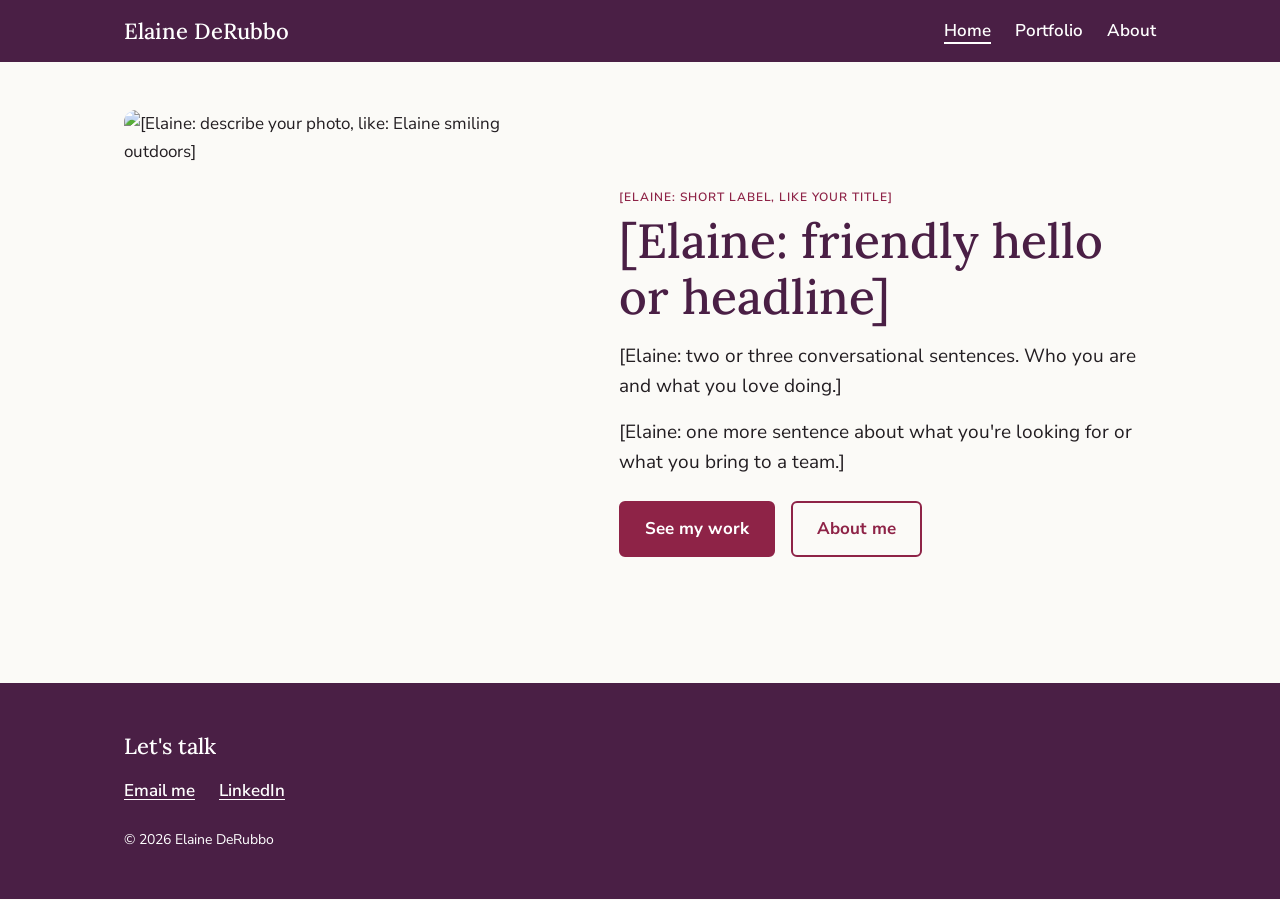
==== index.html @ fd8682a9 "Add files via upload" ====
<!doctype html>
<html lang="en">
<head>
  <meta charset="utf-8">
  <meta name="viewport" content="width=device-width, initial-scale=1">
  <title>Elaine DeRubbo, UX research and design</title>
  <meta name="description" content="[Elaine: one sentence that shows up under your name in Google results]">
  <link rel="preconnect" href="https://fonts.googleapis.com">
  <link rel="preconnect" href="https://fonts.gstatic.com" crossorigin>
  <link href="https://fonts.googleapis.com/css2?family=Lora:wght@500&family=Nunito+Sans:wght@400;600;700&display=swap" rel="stylesheet">
  <link rel="stylesheet" href="styles.css">
</head>
<body>
  <a class="skip-link" href="#main">Skip to main content</a>

  <!-- ===== Nav (same on every page) ===== -->
  <header class="site-header">
    <div class="container">
      <a class="site-name" href="index.html">Elaine DeRubbo</a>
      <nav class="site-nav" aria-label="Main">
        <ul>
          <li><a href="index.html" aria-current="page">Home</a></li>
          <li><a href="portfolio.html">Portfolio</a></li>
          <li><a href="about.html">About</a></li>
        </ul>
      </nav>
    </div>
  </header>

  <main id="main">
    <div class="container">

      <!-- ===== Intro with photo ===== -->
      <section class="intro" aria-labelledby="intro-heading">
        <!-- To change the photo: upload your own picture to the images folder,
             named elaine-photo.jpg, and it replaces this one. -->
        <img class="intro-photo" src="images/elaine-photo.jpg" width="800" height="1000"
             alt="[Elaine: describe your photo, like: Elaine smiling outdoors]">

        <div class="intro-text">
          <span class="eyebrow">[Elaine: short label, like your title]</span>
          <h1 id="intro-heading" class="display">[Elaine: friendly hello or headline]</h1>
          <p>[Elaine: two or three conversational sentences. Who you are and what you love doing.]</p>
          <p>[Elaine: one more sentence about what you're looking for or what you bring to a team.]</p>
          <div class="button-row">
            <a class="button" href="portfolio.html">See my work</a>
            <a class="button button-secondary" href="about.html">About me</a>
          </div>
        </div>
      </section>

    </div>
  </main>

  <!-- ===== Footer (same on every page) ===== -->
  <footer class="site-footer">
    <div class="container">
      <h2>Let's talk</h2>
      <ul class="footer-links">
        <li><a href="mailto:[Elaine: email address]">Email me</a></li>
        <li><a href="[Elaine: LinkedIn profile web address]">LinkedIn</a></li>
      </ul>
      <p class="small">&copy; 2026 Elaine DeRubbo</p>
    </div>
  </footer>
</body>
</html>
---- styles.css ----
/* ==========================================================
   Elaine DeRubbo portfolio: shared styles
   Every page uses this one file. Change a color here and it
   changes everywhere.
   ========================================================== */

/* ---------- Brand tokens ---------- */
:root {
  /* Colors */
  --plum: #4A1F45;       /* headings, nav, footer, large color fields */
  --raspberry: #8E2347;  /* accent: buttons, links, eyebrow labels (sparingly) */
  --sage: #CBD9C3;       /* backgrounds only, never text */
  --page: #FBFAF7;       /* page background */
  --ink: #231E22;        /* body text */
  --muted: #5E5660;      /* captions, dates, metadata */
  --on-dark: #FFFFFF;    /* text on plum or raspberry */
  --hairline: #E3DFDA;   /* dividers and card borders */

  /* Fonts */
  --font-heading: "Lora", Georgia, serif;
  --font-body: "Nunito Sans", "Helvetica Neue", Arial, sans-serif;

  /* Spacing */
  --space-1: 8px;
  --space-2: 16px;
  --space-3: 24px;
  --space-4: 48px;

  /* Corners */
  --radius-tag: 4px;
  --radius-button: 6px;
  --radius-card: 12px;

  /* Widest the text column gets */
  --content-width: 1080px;
  --reading-width: 720px;
}

/* ---------- Base ---------- */
*,
*::before,
*::after {
  box-sizing: border-box;
}

html {
  -webkit-text-size-adjust: 100%;
}

body {
  margin: 0;
  background: var(--page);
  color: var(--ink);
  font-family: var(--font-body);
  font-size: 17px;
  line-height: 28px;
}

img {
  display: block;
  max-width: 100%;
  height: auto;
}

h1, h2, h3 {
  margin: 0 0 var(--space-2);
  color: var(--plum);
  font-family: var(--font-heading);
  font-weight: 500;
}

h1 { font-size: 36px; line-height: 44px; }
h2 { font-size: 28px; line-height: 36px; }
h3 { font-size: 22px; line-height: 30px; }

/* An h2 that should look like an h3, for small boxes */
.h3-size { font-size: 22px; line-height: 30px; }

.display {
  font-size: 36px;
  line-height: 44px;
}

@media (min-width: 768px) {
  .display { font-size: 48px; line-height: 56px; }
}

p,
ul,
ol {
  margin: 0 0 var(--space-2);
}

a {
  color: var(--raspberry);
  text-decoration-thickness: 1px;
  text-underline-offset: 3px;
}

a:hover {
  text-decoration-thickness: 2px;
}

/* Visible focus on every link and button */
a:focus-visible,
button:focus-visible {
  outline: 3px solid var(--raspberry);
  outline-offset: 3px;
  border-radius: 2px;
}

.small {
  font-size: 14px;
  line-height: 22px;
}

.muted {
  color: var(--muted);
}

.eyebrow {
  display: block;
  margin: 0 0 var(--space-1);
  color: var(--raspberry);
  font-family: var(--font-body);
  font-size: 12px;
  line-height: 16px;
  font-weight: 600;
  letter-spacing: 0.08em;
  text-transform: uppercase;
}

/* Hidden until a keyboard user tabs to it */
.skip-link {
  position: absolute;
  left: var(--space-2);
  top: -100px;
  padding: var(--space-1) var(--space-2);
  background: var(--page);
  color: var(--raspberry);
  border-radius: var(--radius-button);
  z-index: 10;
}

.skip-link:focus {
  top: var(--space-2);
}

/* ---------- Layout ---------- */
.container {
  width: 100%;
  max-width: var(--content-width);
  margin: 0 auto;
  padding: 0 var(--space-2);
}

@media (min-width: 768px) {
  .container { padding: 0 var(--space-3); }
}

.reading {
  max-width: var(--reading-width);
}

main {
  padding: var(--space-4) 0;
}

.section {
  margin-bottom: var(--space-4);
}

/* ---------- Header and nav ---------- */
.site-header {
  background: var(--plum);
  color: var(--on-dark);
}

.site-header .container {
  display: flex;
  flex-wrap: wrap;
  align-items: center;
  justify-content: space-between;
  gap: var(--space-1) var(--space-3);
  padding-top: var(--space-2);
  padding-bottom: var(--space-2);
}

.site-name {
  color: var(--on-dark);
  font-family: var(--font-heading);
  font-size: 22px;
  line-height: 30px;
  font-weight: 500;
  text-decoration: none;
}

.site-nav ul {
  display: flex;
  flex-wrap: wrap;
  gap: var(--space-1) var(--space-3);
  margin: 0;
  padding: 0;
  list-style: none;
}

.site-nav a {
  color: var(--on-dark);
  font-weight: 600;
  text-decoration: none;
}

.site-nav a:hover,
.site-nav a[aria-current="page"] {
  text-decoration: underline;
  text-decoration-thickness: 2px;
  text-underline-offset: 6px;
}

/* On plum, the focus ring is white so it shows up */
.site-header a:focus-visible,
.site-footer a:focus-visible {
  outline-color: var(--on-dark);
}

/* ---------- Footer ---------- */
.site-footer {
  background: var(--plum);
  color: var(--on-dark);
  padding: var(--space-4) 0;
}

.site-footer h2 {
  color: var(--on-dark);
  font-size: 22px;
  line-height: 30px;
}

.site-footer a {
  color: var(--on-dark);
  font-weight: 600;
}

.footer-links {
  display: flex;
  flex-wrap: wrap;
  gap: var(--space-1) var(--space-3);
  margin: 0 0 var(--space-3);
  padding: 0;
  list-style: none;
}

.site-footer .small {
  margin: 0;
}

/* ---------- Buttons ---------- */
.button-row {
  display: flex;
  flex-wrap: wrap;
  gap: var(--space-2);
  margin-top: var(--space-3);
}

.button {
  display: inline-block;
  padding: 12px var(--space-3);
  border: 2px solid var(--raspberry);
  border-radius: var(--radius-button);
  background: var(--raspberry);
  color: var(--on-dark);
  font-weight: 700;
  text-decoration: none;
}

.button:hover {
  background: var(--plum);
  border-color: var(--plum);
}

.button-secondary {
  background: transparent;
  color: var(--raspberry);
}

.button-secondary:hover {
  background: transparent;
  border-color: var(--plum);
  color: var(--plum);
}

/* ---------- Home intro ---------- */
.intro {
  display: grid;
  gap: var(--space-3);
  align-items: center;
}

.intro-photo {
  width: 100%;
  max-width: 420px;
  aspect-ratio: 4 / 5;
  object-fit: cover;
  border-radius: var(--radius-card);
}

.intro-text p {
  font-size: 19px;
  line-height: 30px;
}

@media (min-width: 768px) {
  .intro {
    grid-template-columns: 5fr 6fr;
    gap: var(--space-4);
  }
}

/* ---------- Cards ---------- */
.card-grid {
  display: grid;
  gap: var(--space-3);
  margin: 0;
  padding: 0;
  list-style: none;
}

@media (min-width: 768px) {
  .card-grid { grid-template-columns: repeat(3, 1fr); }
}

.card {
  position: relative;
  display: flex;
  flex-direction: column;
  padding: var(--space-3);
  border: 1px solid var(--hairline);
  border-radius: var(--radius-card);
  background: var(--page);
}

.card h3 {
  margin-bottom: var(--space-1);
}

.card p {
  flex-grow: 1;
}

/* Makes the whole card clickable through the title link */
.card-link {
  color: inherit;
  text-decoration: none;
}

.card-link::after {
  content: "";
  position: absolute;
  inset: 0;
  border-radius: var(--radius-card);
}

.card-link:focus-visible {
  outline: none;
}

.card:has(.card-link:hover) {
  border-color: var(--plum);
}

.card:has(.card-link:focus-visible) {
  outline: 3px solid var(--raspberry);
  outline-offset: 3px;
}

.card-cta {
  margin: 0;
  color: var(--raspberry);
  font-weight: 700;
}

.card:has(.card-link:hover) .card-cta {
  text-decoration: underline;
  text-underline-offset: 3px;
}

/* The wide card for Spoon Tracker */
.card-wide {
  margin-top: var(--space-3);
}

@media (min-width: 768px) {
  .card-wide { padding: var(--space-4); }
}

/* ---------- Tags ---------- */
.tags {
  display: flex;
  flex-wrap: wrap;
  gap: var(--space-1);
  margin: 0 0 var(--space-2);
  padding: 0;
  list-style: none;
}

.tags li {
  padding: 2px var(--space-1);
  border-radius: var(--radius-tag);
  background: var(--sage);
  color: var(--ink);
  font-size: 14px;
  line-height: 22px;
}

/* ---------- More UX work strip ---------- */
.more-work {
  display: grid;
  gap: var(--space-2);
  margin: 0;
  padding: 0;
  list-style: none;
}

@media (min-width: 768px) {
  .more-work { grid-template-columns: repeat(2, 1fr); }
}

.more-work li {
  padding: var(--space-2) 0;
  border-top: 1px solid var(--hairline);
}

.more-work h3 {
  margin-bottom: var(--space-1);
  font-size: 19px;
  line-height: 28px;
}

.more-work p {
  margin: 0;
}

/* ---------- Callouts and summary box ---------- */
.callout {
  padding: var(--space-3);
  border-radius: var(--radius-card);
  background: var(--sage);
  color: var(--ink);
}

.callout > :last-child {
  margin-bottom: 0;
}

.summary {
  display: grid;
  gap: var(--space-2) var(--space-3);
  margin: 0;
}

@media (min-width: 768px) {
  .summary { grid-template-columns: repeat(2, 1fr); }
}

.summary dt {
  margin-bottom: 4px;
  color: var(--plum);
  font-size: 12px;
  line-height: 16px;
  font-weight: 700;
  letter-spacing: 0.08em;
  text-transform: uppercase;
}

.summary dd {
  margin: 0;
}

/* ---------- Case study ---------- */
.back-link {
  display: inline-block;
  margin-bottom: var(--space-3);
  font-weight: 600;
}

.case-header {
  margin-bottom: var(--space-4);
}

.case-subtitle {
  font-size: 19px;
  line-height: 30px;
}

.case-section {
  margin-bottom: var(--space-4);
  padding-top: var(--space-4);
  border-top: 1px solid var(--hairline);
}

figure {
  margin: var(--space-3) 0;
}

figure img {
  width: 100%;
  border: 1px solid var(--hairline);
  border-radius: var(--radius-card);
}

figcaption {
  margin-top: var(--space-1);
  color: var(--muted);
  font-size: 14px;
  line-height: 22px;
}

.next-step {
  padding-top: var(--space-4);
  border-top: 1px solid var(--hairline);
}
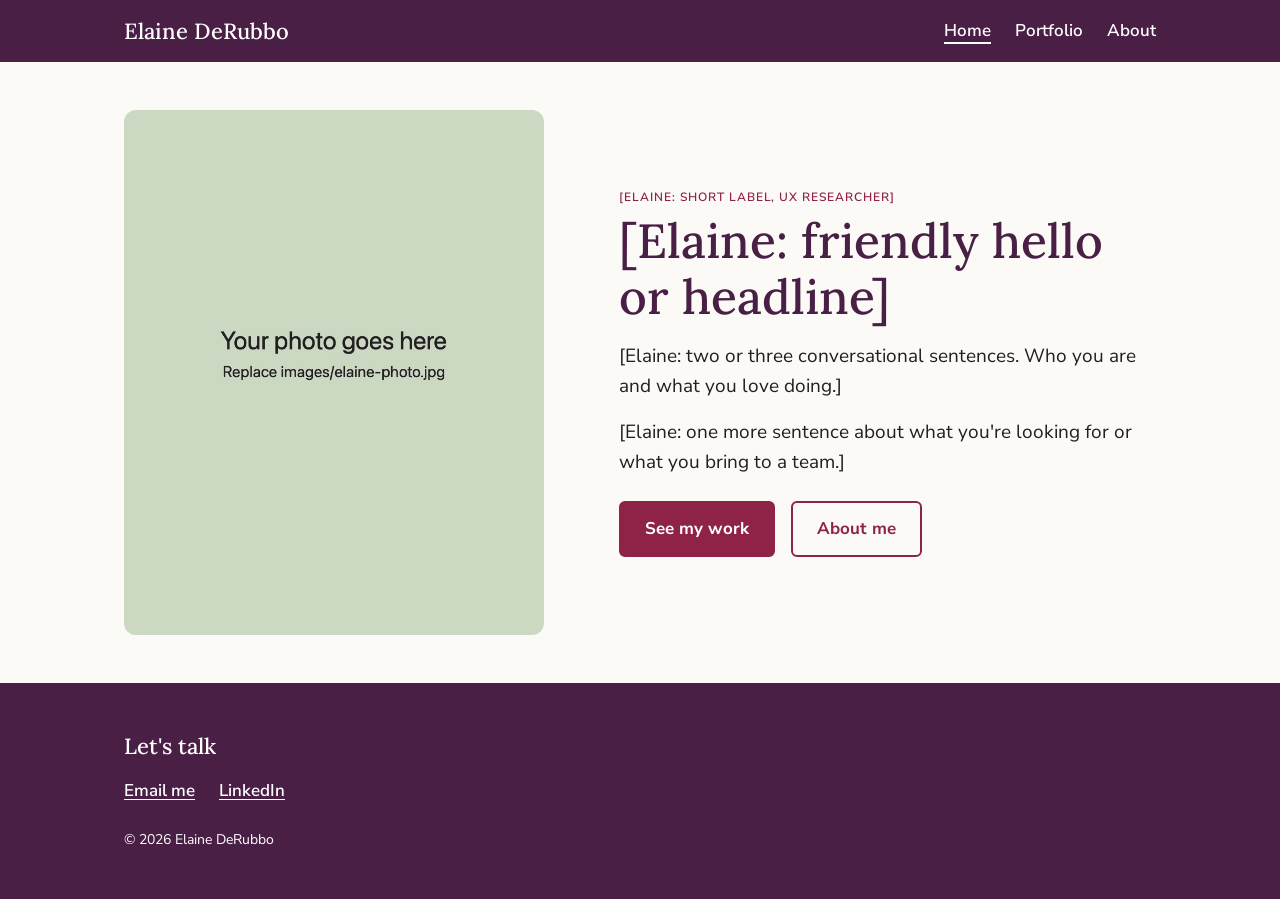
==== commit d0d144d9: "Update index.html add home page label" ====
--- a/index.html
+++ b/index.html
@@ -38,7 +38,7 @@
              alt="[Elaine: describe your photo, like: Elaine smiling outdoors]">
 
         <div class="intro-text">
-          <span class="eyebrow">[Elaine: short label, like your title]</span>
+          <span class="eyebrow">[Elaine: short label, UX Researcher]</span>
           <h1 id="intro-heading" class="display">[Elaine: friendly hello or headline]</h1>
           <p>[Elaine: two or three conversational sentences. Who you are and what you love doing.]</p>
           <p>[Elaine: one more sentence about what you're looking for or what you bring to a team.]</p>
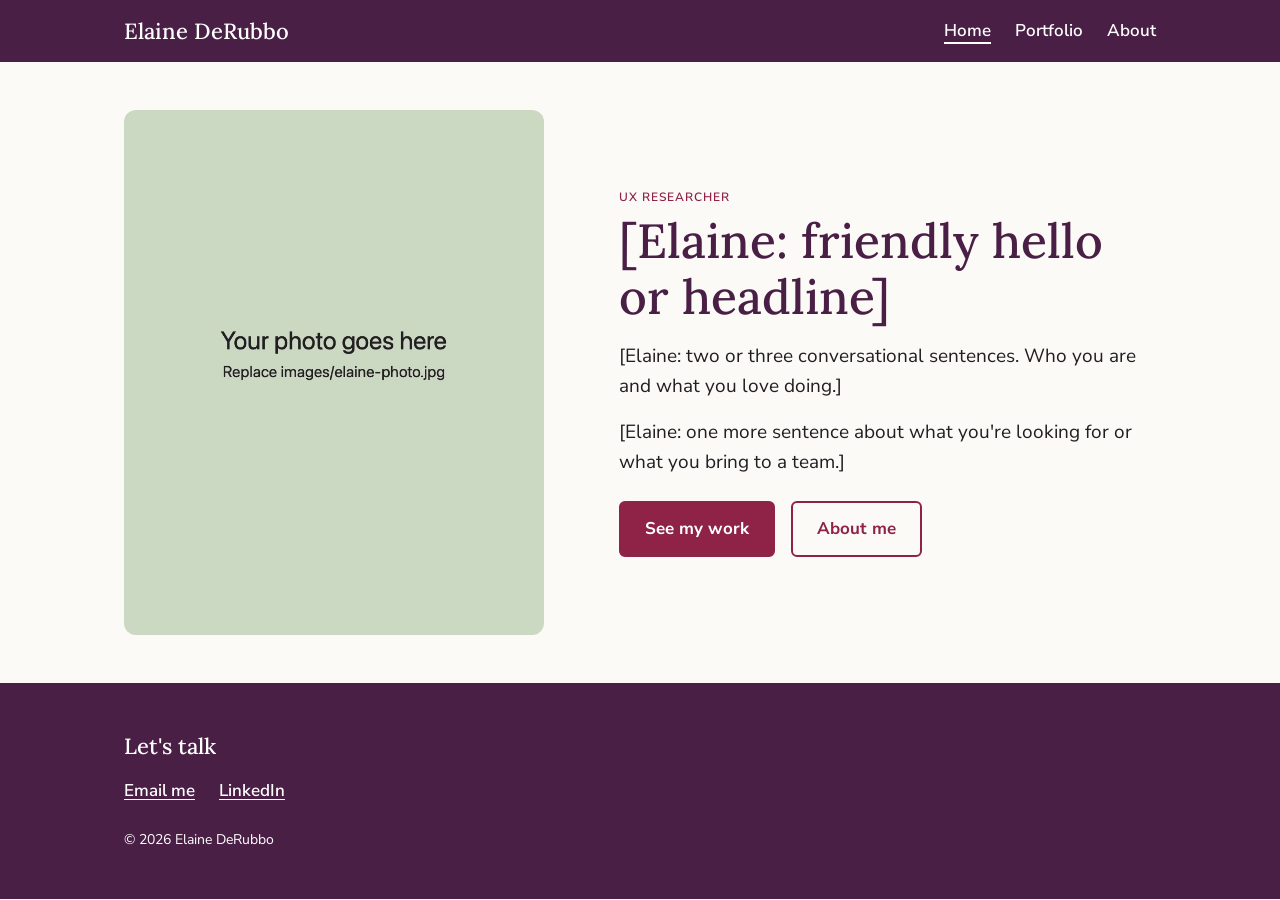
==== commit 6313abaa: "Update index.html clean up home page label" ====
--- a/index.html
+++ b/index.html
@@ -38,7 +38,7 @@
              alt="[Elaine: describe your photo, like: Elaine smiling outdoors]">
 
         <div class="intro-text">
-          <span class="eyebrow">[Elaine: short label, UX Researcher]</span>
+          <span class="eyebrow">UX Researcher</span>
           <h1 id="intro-heading" class="display">[Elaine: friendly hello or headline]</h1>
           <p>[Elaine: two or three conversational sentences. Who you are and what you love doing.]</p>
           <p>[Elaine: one more sentence about what you're looking for or what you bring to a team.]</p>
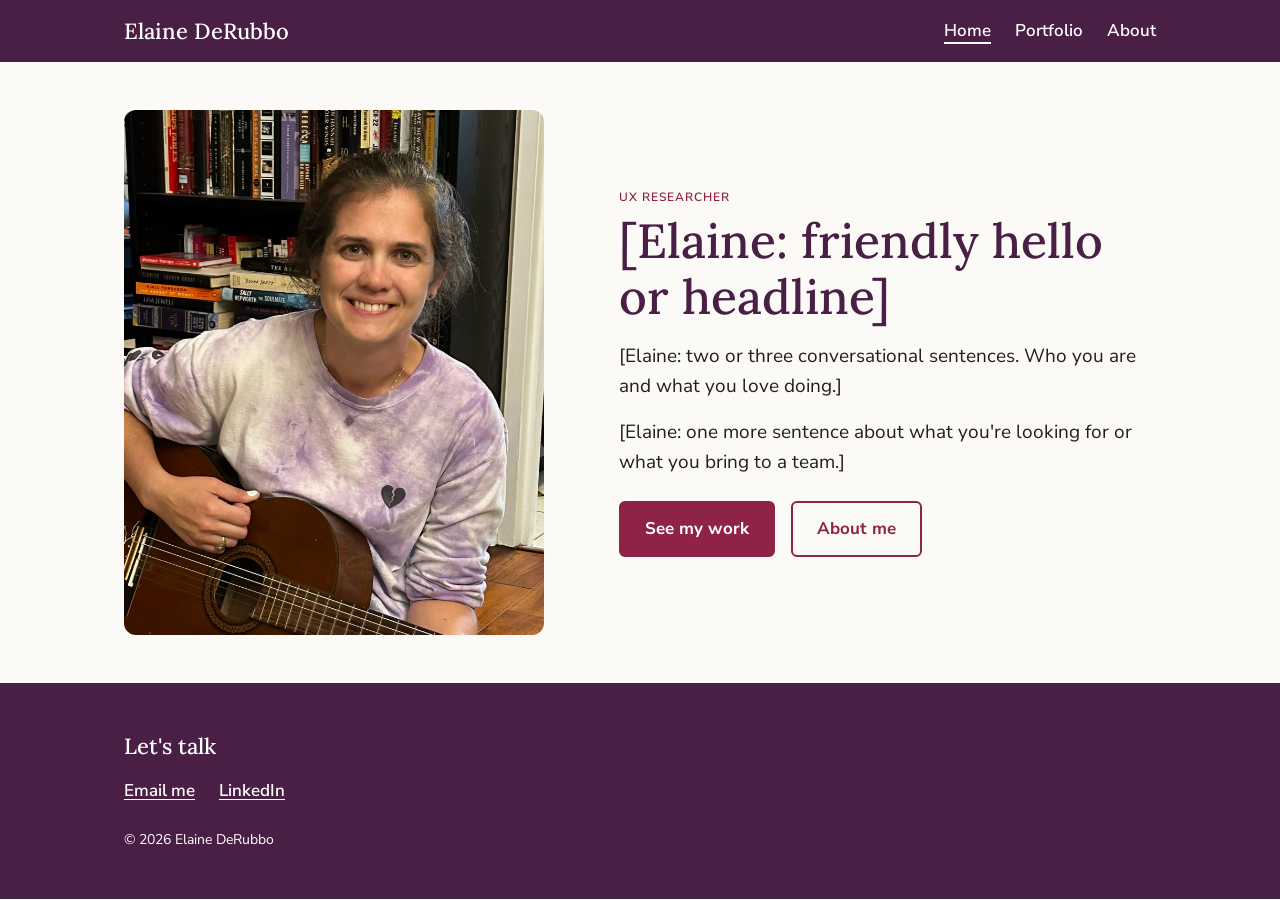
==== commit f7f597d1: "Add files via upload" ====
--- a/index.html
+++ b/index.html
@@ -3,6 +3,7 @@
 <head>
   <meta charset="utf-8">
   <meta name="viewport" content="width=device-width, initial-scale=1">
+  <meta name="robots" content="noindex">
   <title>Elaine DeRubbo, UX research and design</title>
   <meta name="description" content="[Elaine: one sentence that shows up under your name in Google results]">
   <link rel="preconnect" href="https://fonts.googleapis.com">
@@ -35,7 +36,7 @@
         <!-- To change the photo: upload your own picture to the images folder,
              named elaine-photo.jpg, and it replaces this one. -->
         <img class="intro-photo" src="images/elaine-photo.jpg" width="800" height="1000"
-             alt="[Elaine: describe your photo, like: Elaine smiling outdoors]">
+             alt="Elaine smiling, sitting on the floor with a classical guitar in front of a bookshelf">
 
         <div class="intro-text">
           <span class="eyebrow">UX Researcher</span>
@@ -57,8 +58,8 @@
     <div class="container">
       <h2>Let's talk</h2>
       <ul class="footer-links">
-        <li><a href="mailto:[Elaine: email address]">Email me</a></li>
-        <li><a href="[Elaine: LinkedIn profile web address]">LinkedIn</a></li>
+        <li><a href="mailto:elaine.derubbo@gmail.com">Email me</a></li>
+        <li><a href="https://www.linkedin.com/in/elaine-derubbo/">LinkedIn</a></li>
       </ul>
       <p class="small">&copy; 2026 Elaine DeRubbo</p>
     </div>
--- a/styles.css
+++ b/styles.css
@@ -519,3 +519,292 @@
   padding-top: var(--space-4);
   border-top: 1px solid var(--hairline);
 }
+
+/* ---------- Case study: lifecycle map and flow table (draft) ---------- */
+
+.lifecycle { margin: var(--space-4) 0; }
+.lifecycle-phases {
+  list-style: none; margin: 0; padding: 0;
+  display: grid; grid-template-columns: 1fr; gap: var(--space-2);
+}
+@media (min-width: 640px) {
+  .lifecycle-phases { grid-template-columns: 1fr 1fr; align-items: start; }
+}
+.phase {
+  background: var(--page);
+  border: 1px solid var(--plum);
+  border-radius: var(--radius-card);
+  padding: var(--space-2);
+}
+.phase-step {
+  margin: 0;
+  font-size: 12px; line-height: 16px; font-weight: 600;
+  text-transform: uppercase; letter-spacing: 0.08em;
+  color: var(--raspberry);
+}
+.phase h3 {
+  display: inline-block;
+  margin: 4px var(--space-1) 0 0;
+  font-family: var(--font-heading); font-weight: 500;
+  font-size: 20px; line-height: 28px; color: var(--plum);
+}
+.phase-count {
+  display: inline-block; margin: 0 0 var(--space-1);
+  background: var(--sage); color: var(--ink);
+  border-radius: var(--radius-tag);
+  padding: 0 var(--space-1);
+  font-size: 12px; line-height: 20px;
+}
+.lessons { list-style: none; margin: 0; padding: 0; }
+.lessons li {
+  font-size: 14px; line-height: 20px;
+  padding-top: var(--space-1);
+  border-top: 1px solid var(--hairline);
+  margin-top: var(--space-1);
+}
+.lessons li:first-child { border-top: 0; padding-top: 0; margin-top: 0; }
+.lessons .case {
+  display: block;
+  font-size: 11px; line-height: 16px; font-weight: 600;
+  color: var(--muted); text-transform: uppercase; letter-spacing: 0.06em;
+}
+.lessons .lesson-name { font-weight: 600; color: var(--plum); }
+.lessons .lesson-name::after { content: ": "; }
+.lessons .lesson-why { color: var(--ink); }
+.lifecycle-loop {
+  margin: var(--space-2) 0 0;
+  padding: var(--space-2);
+  background: var(--sage);
+  border-radius: var(--radius-card);
+  font-size: 14px; line-height: 22px;
+}
+.flow-table { width: 100%; border-collapse: collapse; margin: var(--space-3) 0; font-size: 14px; line-height: 22px; }
+.flow-table caption { text-align: left; font-weight: 600; color: var(--plum); margin-bottom: var(--space-1); }
+.flow-table th, .flow-table td { text-align: left; vertical-align: top; padding: var(--space-1) var(--space-2) var(--space-1) 0; border-bottom: 1px solid var(--hairline); }
+.flow-table th { font-size: 12px; line-height: 16px; text-transform: uppercase; letter-spacing: 0.06em; color: var(--muted); font-weight: 600; }
+@media (max-width: 520px) {
+  .flow-table thead { position: absolute; left: -9999px; }
+  .flow-table tr { display: block; padding: var(--space-1) 0; border-bottom: 1px solid var(--hairline); }
+  .flow-table td { display: block; border: 0; padding: 2px 0; }
+  .flow-table td:first-child { font-weight: 600; color: var(--plum); }
+  .flow-table td:last-child::before { content: "From: "; color: var(--muted); }
+}
+
+/* ---------- Case study: SUS benchmarking ---------- */
+
+/* Plum field for the key findings */
+.key-findings {
+  margin-bottom: var(--space-4);
+  padding: var(--space-3);
+  border-radius: var(--radius-card);
+  background: var(--plum);
+  color: var(--on-dark);
+}
+@media (min-width: 768px) { .key-findings { padding: var(--space-4); } }
+.key-findings h2,
+.key-findings h3,
+.key-findings strong { color: var(--on-dark); }
+.key-findings .eyebrow { color: var(--on-dark); }
+.key-findings hr { border: 0; border-top: 1px solid rgba(255,255,255,0.25); margin: var(--space-3) 0; }
+.key-findings ul { padding-left: 20px; }
+.key-findings li { margin-bottom: var(--space-1); }
+.key-findings > :last-child { margin-bottom: 0; }
+
+/* Row of big numbers. Works on light pages and inside the plum field. */
+.stat-row {
+  display: grid;
+  grid-template-columns: repeat(2, 1fr);
+  gap: var(--space-2);
+  margin: 0 0 var(--space-3);
+  padding: 0;
+  list-style: none;
+}
+@media (min-width: 640px) { .stat-row { grid-template-columns: repeat(auto-fit, minmax(120px, 1fr)); } }
+.stat-row li {
+  padding-top: var(--space-1);
+  border-top: 1px solid var(--hairline);
+}
+.key-findings .stat-row li { border-top-color: rgba(255,255,255,0.25); }
+.stat-num {
+  display: block;
+  color: var(--plum);
+  font-family: var(--font-heading);
+  font-weight: 500;
+  font-size: 32px;
+  line-height: 40px;
+}
+.key-findings .stat-num { color: var(--on-dark); }
+.stat-label { display: block; font-size: 14px; line-height: 22px; }
+.stat-row .is-low .stat-num { color: var(--raspberry); }
+
+/* Small card grid (questions, personas, score cards) */
+.mini-grid {
+  display: grid;
+  gap: var(--space-2);
+  margin: var(--space-3) 0;
+  padding: 0;
+  list-style: none;
+}
+@media (min-width: 640px) { .mini-grid { grid-template-columns: repeat(2, 1fr); } }
+@media (min-width: 640px) { .mini-grid.three { grid-template-columns: repeat(3, 1fr); } }
+.mini-card {
+  padding: var(--space-2);
+  border: 1px solid var(--hairline);
+  border-radius: var(--radius-card);
+  background: var(--page);
+}
+.mini-card h3 { margin-bottom: var(--space-1); font-size: 19px; line-height: 28px; }
+.mini-card > :last-child { margin-bottom: 0; }
+.mini-card.is-critical { border: 2px solid var(--plum); }
+.q-num {
+  display: inline-block;
+  margin-bottom: var(--space-1);
+  padding: 0 var(--space-1);
+  border-radius: var(--radius-tag);
+  background: var(--sage);
+  color: var(--ink);
+  font-size: 12px; line-height: 20px; font-weight: 700;
+}
+.score-big {
+  margin: 0;
+  color: var(--plum);
+  font-family: var(--font-heading);
+  font-size: 48px; line-height: 56px;
+}
+.mini-card.is-critical .score-big { color: var(--raspberry); }
+.score-desc { padding-top: var(--space-1); border-top: 1px solid var(--hairline); }
+
+/* Timeline */
+.timeline { margin: var(--space-3) 0 0; padding: 0; list-style: none; }
+.timeline > li {
+  position: relative;
+  padding: 0 0 var(--space-3) var(--space-3);
+}
+.timeline > li::before {
+  content: "";
+  position: absolute;
+  left: 0; top: 8px;
+  width: 12px; height: 12px;
+  border-radius: 50%;
+  background: var(--plum);
+}
+.timeline > li::after {
+  content: "";
+  position: absolute;
+  left: 5px; top: 24px; bottom: 0;
+  width: 2px;
+  background: var(--hairline);
+}
+.timeline > li:last-child::after { display: none; }
+.timeline > li:last-child { padding-bottom: 0; }
+.timeline .date { display: block; color: var(--muted); font-size: 14px; line-height: 22px; font-weight: 600; }
+.timeline h3 { margin-bottom: var(--space-1); }
+.timeline .tags { margin-bottom: var(--space-1); }
+
+/* Benchmark bars */
+.bench { padding: var(--space-3); border: 1px solid var(--hairline); border-radius: var(--radius-card); }
+.bench h3 { font-size: 19px; line-height: 28px; }
+.bench-list { margin: 0; padding: 0; list-style: none; }
+.bench-row {
+  display: grid;
+  grid-template-columns: 110px 1fr 48px;
+  gap: var(--space-2);
+  align-items: center;
+  margin-bottom: var(--space-2);
+}
+@media (min-width: 640px) { .bench-row { grid-template-columns: 140px 1fr 56px; } }
+.bench-name { font-weight: 600; line-height: 22px; }
+.bench-name .small { display: block; color: var(--muted); font-weight: 400; }
+.bench-track {
+  position: relative;
+  height: 24px;
+  border-radius: var(--radius-tag);
+  background: #F0EDE8;
+}
+.bench-bar { height: 100%; border-radius: var(--radius-tag); background: var(--plum); }
+.bench-bar.is-avg { background: var(--muted); }
+.bench-bar.is-thrive { background: var(--raspberry); }
+.bench-avg-line {
+  position: absolute;
+  top: -4px; bottom: -4px;
+  left: 68%;
+  width: 2px;
+  background: var(--ink);
+}
+.bench-score { font-family: var(--font-heading); font-size: 19px; color: var(--plum); text-align: right; }
+.bench-score.is-thrive { color: var(--raspberry); }
+
+/* Themes and quotes */
+.theme { margin: var(--space-4) 0 0; }
+.quote-pair {
+  display: grid;
+  gap: var(--space-2);
+  margin: var(--space-2) 0 0;
+}
+@media (min-width: 640px) { .quote-pair { grid-template-columns: 1fr 1fr; } }
+.quote {
+  margin: 0;
+  padding: var(--space-2);
+  border: 1px solid var(--hairline);
+  border-radius: var(--radius-card);
+}
+.quote p { margin-bottom: var(--space-1); font-family: var(--font-heading); color: var(--plum); }
+.quote cite { color: var(--muted); font-size: 14px; line-height: 22px; font-style: normal; font-weight: 600; }
+
+/* Theme volume table */
+.data-table { width: 100%; border-collapse: collapse; margin: var(--space-3) 0; font-size: 14px; line-height: 22px; }
+.data-table th, .data-table td { text-align: left; vertical-align: middle; padding: var(--space-1) var(--space-2) var(--space-1) 0; border-bottom: 1px solid var(--hairline); }
+.data-table th { font-size: 12px; line-height: 16px; text-transform: uppercase; letter-spacing: 0.06em; color: var(--muted); font-weight: 600; }
+.data-table td:first-child { font-weight: 600; color: var(--plum); }
+.bar-wrap { display: flex; align-items: center; gap: var(--space-1); }
+.bar { height: 8px; border-radius: 2px; background: var(--plum); }
+.bar-num { white-space: nowrap; }
+.score-badge { display: inline-block; padding: 0 var(--space-1); border-radius: var(--radius-tag); font-weight: 700; }
+.score-badge.mid { background: var(--sage); color: var(--ink); }
+.score-badge.low { border: 1px solid var(--raspberry); color: var(--raspberry); }
+@media (max-width: 520px) {
+  .data-table thead { position: absolute; left: -9999px; }
+  .data-table tr { display: grid; grid-template-columns: 1fr auto; gap: 4px var(--space-2); padding: var(--space-1) 0; border-bottom: 1px solid var(--hairline); }
+  .data-table td { border: 0; padding: 0; }
+  .data-table td:first-child { grid-column: 1 / -1; }
+  .data-table td:nth-child(3)::before { content: "Participants: "; color: var(--muted); }
+  .data-table td:nth-child(4)::before { content: "Avg SUS: "; color: var(--muted); }
+}
+
+/* Personas */
+.persona { padding: 0; overflow: hidden; }
+.persona h3 { margin: 0; padding: var(--space-1) var(--space-2); background: var(--plum); color: var(--on-dark); }
+.persona-body { padding: var(--space-2); }
+.persona-body > :last-child { margin-bottom: 0; }
+.persona-quote { padding-top: var(--space-1); border-top: 1px solid var(--hairline); font-family: var(--font-heading); color: var(--plum); }
+
+/* Numbered recommendations */
+.rec-list { margin: var(--space-3) 0; padding: 0; list-style: none; counter-reset: rec; }
+.rec-list li {
+  counter-increment: rec;
+  display: grid;
+  grid-template-columns: 40px 1fr;
+  gap: 0 var(--space-2);
+  padding: var(--space-2) 0;
+  border-top: 1px solid var(--hairline);
+}
+.rec-list li::before {
+  content: counter(rec);
+  display: flex; align-items: center; justify-content: center;
+  width: 40px; height: 40px;
+  border-radius: 50%;
+  background: var(--plum);
+  color: var(--on-dark);
+  font-family: var(--font-heading);
+  font-size: 19px;
+}
+.rec-list h3 { margin-bottom: 4px; font-size: 19px; line-height: 28px; }
+.rec-list p { margin: 0; }
+
+/* Two-column reflection */
+.two-col { display: grid; gap: var(--space-3); margin: var(--space-3) 0 0; }
+@media (min-width: 640px) { .two-col { grid-template-columns: 1fr 1fr; } }
+.two-col h3 { padding-bottom: var(--space-1); border-bottom: 2px solid var(--plum); font-size: 19px; line-height: 28px; }
+.two-col ul { padding-left: 20px; }
+.two-col li { margin-bottom: var(--space-1); }
+.mini-card h4 { margin: 0 0 4px; color: var(--plum); font-family: var(--font-heading); font-weight: 500; font-size: 19px; line-height: 28px; }
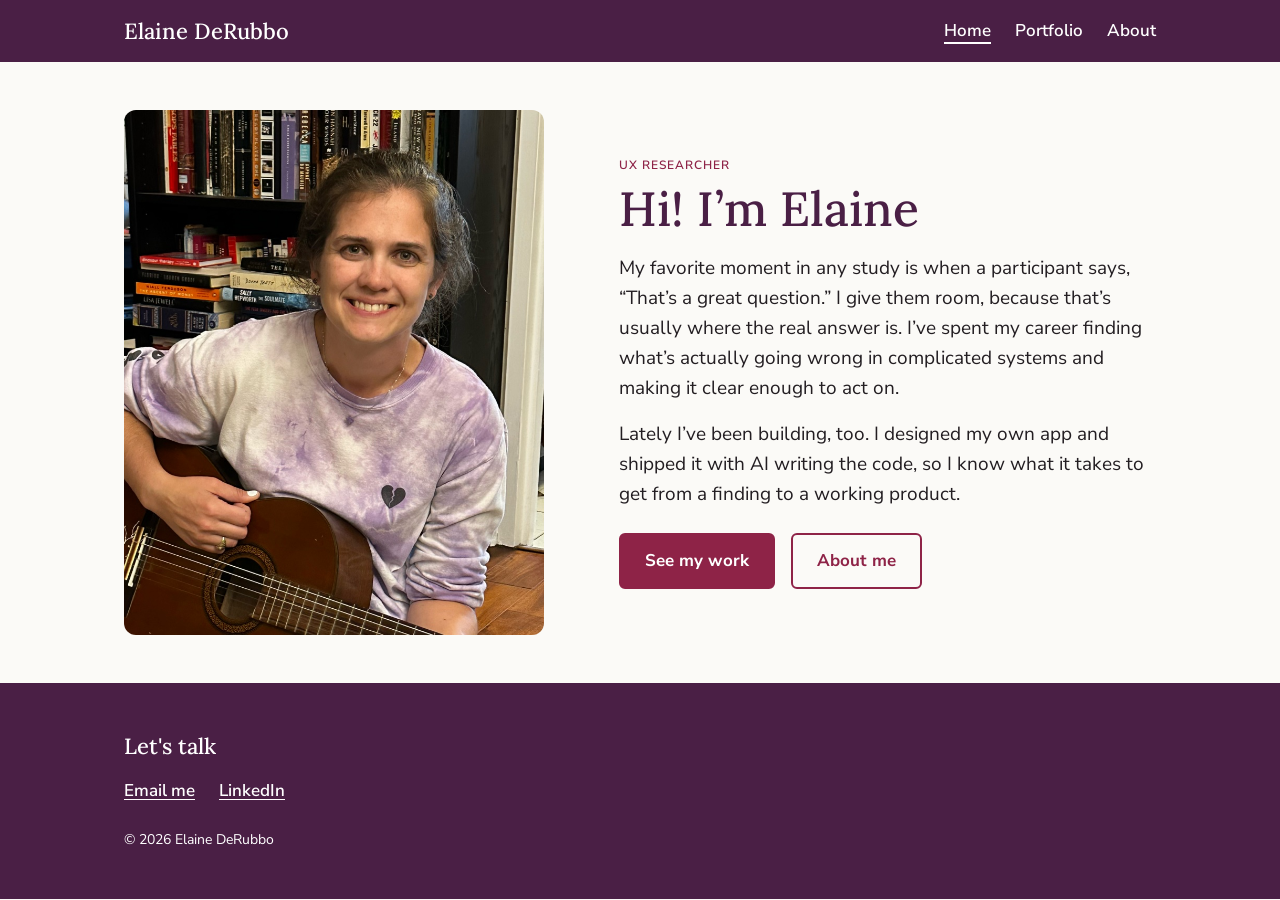
==== commit 59033398: "Add files via upload" ====
--- a/index.html
+++ b/index.html
@@ -5,7 +5,7 @@
   <meta name="viewport" content="width=device-width, initial-scale=1">
   <meta name="robots" content="noindex">
   <title>Elaine DeRubbo, UX research and design</title>
-  <meta name="description" content="[Elaine: one sentence that shows up under your name in Google results]">
+  <meta name="description" content="Elaine DeRubbo is a UX researcher in Grand Rapids who makes complex systems clear, with case studies in transit safety, workplace software, and an app she built herself.">
   <link rel="preconnect" href="https://fonts.googleapis.com">
   <link rel="preconnect" href="https://fonts.gstatic.com" crossorigin>
   <link href="https://fonts.googleapis.com/css2?family=Lora:wght@500&family=Nunito+Sans:wght@400;600;700&display=swap" rel="stylesheet">
@@ -40,9 +40,9 @@
 
         <div class="intro-text">
           <span class="eyebrow">UX Researcher</span>
-          <h1 id="intro-heading" class="display">[Elaine: friendly hello or headline]</h1>
-          <p>[Elaine: two or three conversational sentences. Who you are and what you love doing.]</p>
-          <p>[Elaine: one more sentence about what you're looking for or what you bring to a team.]</p>
+          <h1 id="intro-heading" class="display">Hi! I’m Elaine</h1>
+          <p>My favorite moment in any study is when a participant says, “That’s a great question.” I give them room, because that’s usually where the real answer is. I’ve spent my career finding what’s actually going wrong in complicated systems and making it clear enough to act on.</p>
+          <p>Lately I’ve been building, too. I designed my own app and shipped it with AI writing the code, so I know what it takes to get from a finding to a working product.</p>
           <div class="button-row">
             <a class="button" href="portfolio.html">See my work</a>
             <a class="button button-secondary" href="about.html">About me</a>
